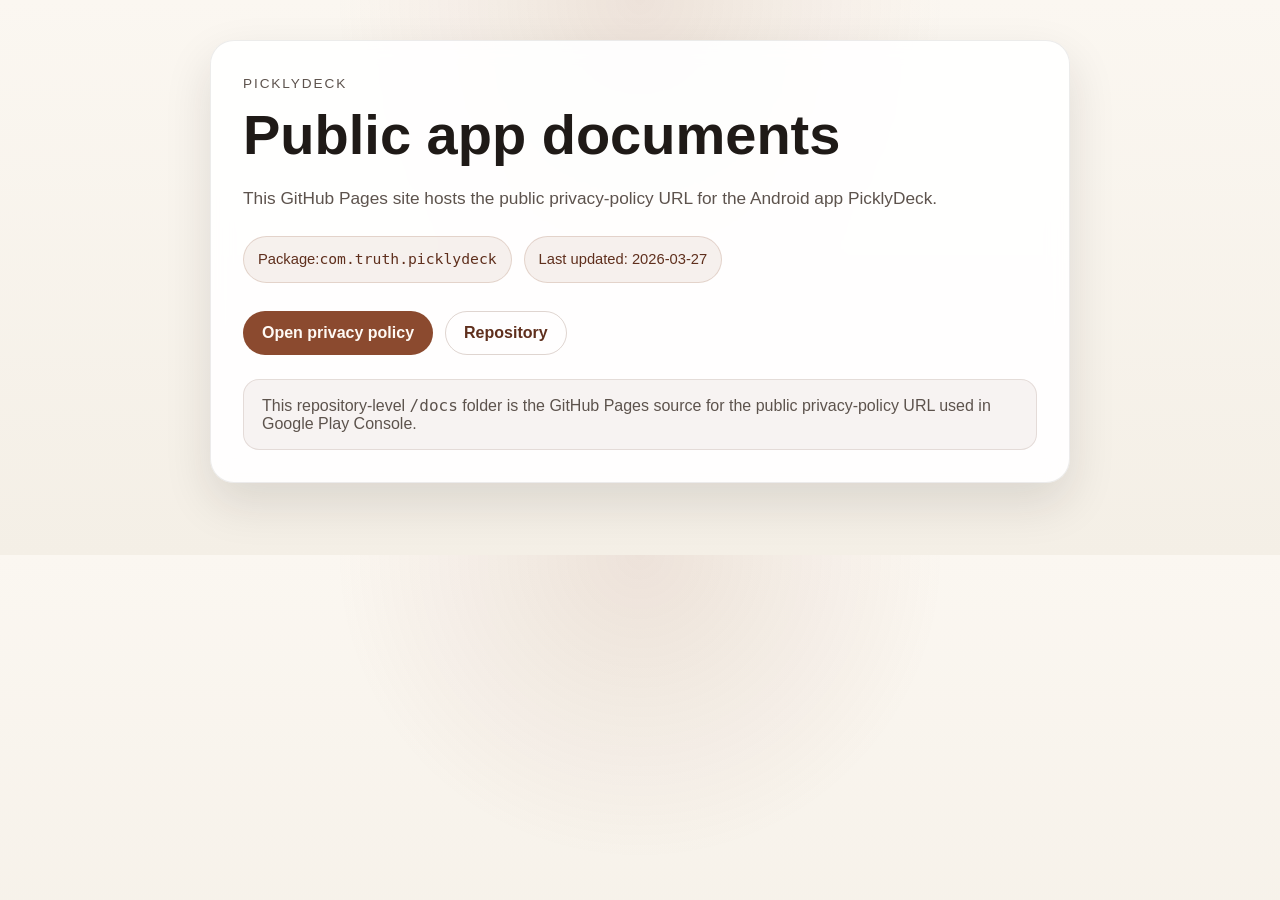
==== docs/index.html @ b3564aee "Prepare PicklyDeck release and publish privacy pages" ====
<!doctype html>
<html lang="en">
  <head>
    <meta charset="utf-8" />
    <meta name="viewport" content="width=device-width, initial-scale=1" />
    <title>PicklyDeck</title>
    <meta
      name="description"
      content="Public app documents for PicklyDeck, including the privacy policy used for Google Play."
    />
    <link rel="stylesheet" href="assets/site.css" />
  </head>
  <body>
    <main class="page">
      <section class="card">
        <p class="eyebrow">PicklyDeck</p>
        <h1>Public app documents</h1>
        <p class="lede">
          This GitHub Pages site hosts the public privacy-policy URL for the Android app
          PicklyDeck.
        </p>
        <ul class="meta">
          <li>Package: <code>com.truth.picklydeck</code></li>
          <li>Last updated: 2026-03-27</li>
        </ul>

        <div class="actions">
          <a class="button primary" href="privacy-policy/">Open privacy policy</a>
          <a
            class="button secondary"
            href="https://github.com/Minki-Cho/Turn-table-Android-application"
          >
            Repository
          </a>
        </div>

        <div class="note">
          This repository-level <code>/docs</code> folder is the GitHub Pages source for the public
          privacy-policy URL used in Google Play Console.
        </div>
      </section>
    </main>
  </body>
</html>
---- docs/assets/site.css ----
:root {
  color-scheme: light;
  --bg: #f4efe6;
  --surface: rgba(255, 255, 255, 0.92);
  --surface-border: rgba(24, 24, 24, 0.08);
  --text: #1f1a17;
  --muted: #5d534d;
  --accent: #8b4a2f;
  --accent-strong: #5f2f1d;
  --shadow: 0 20px 48px rgba(31, 26, 23, 0.12);
}

* {
  box-sizing: border-box;
}

html {
  font-size: 16px;
}

body {
  margin: 0;
  font-family: "Segoe UI", "Noto Sans KR", sans-serif;
  color: var(--text);
  background:
    radial-gradient(circle at top, rgba(139, 74, 47, 0.12), transparent 36%),
    linear-gradient(180deg, #fbf7f1 0%, var(--bg) 100%);
}

a {
  color: var(--accent-strong);
}

.page {
  width: min(860px, calc(100% - 32px));
  margin: 0 auto;
  padding: 40px 0 72px;
}

.card {
  background: var(--surface);
  border: 1px solid var(--surface-border);
  border-radius: 24px;
  padding: 32px;
  box-shadow: var(--shadow);
  backdrop-filter: blur(10px);
}

.eyebrow {
  margin: 0 0 8px;
  font-size: 0.85rem;
  letter-spacing: 0.14em;
  text-transform: uppercase;
  color: var(--muted);
}

h1,
h2 {
  line-height: 1.15;
  margin: 0 0 16px;
}

h1 {
  font-size: clamp(2.2rem, 6vw, 3.5rem);
}

h2 {
  font-size: 1.2rem;
  margin-top: 32px;
}

p,
li {
  line-height: 1.65;
  color: var(--text);
}

ul {
  padding-left: 20px;
}

.lede {
  font-size: 1.08rem;
  color: var(--muted);
  margin: 0 0 24px;
}

.meta {
  display: flex;
  flex-wrap: wrap;
  gap: 12px;
  margin: 24px 0 0;
  padding: 0;
  list-style: none;
}

.meta li,
.pill {
  display: inline-flex;
  align-items: center;
  border-radius: 999px;
  border: 1px solid rgba(139, 74, 47, 0.18);
  background: rgba(139, 74, 47, 0.08);
  color: var(--accent-strong);
  padding: 10px 14px;
  font-size: 0.92rem;
}

.actions {
  display: flex;
  flex-wrap: wrap;
  gap: 12px;
  margin-top: 28px;
}

.button {
  display: inline-flex;
  align-items: center;
  justify-content: center;
  min-height: 44px;
  padding: 0 18px;
  border-radius: 999px;
  border: 1px solid transparent;
  font-weight: 600;
  text-decoration: none;
}

.button.primary {
  background: var(--accent);
  color: #fffaf5;
}

.button.secondary {
  background: transparent;
  border-color: rgba(95, 47, 29, 0.2);
  color: var(--accent-strong);
}

.note {
  margin-top: 24px;
  padding: 16px 18px;
  border-radius: 16px;
  border: 1px solid rgba(95, 47, 29, 0.12);
  background: rgba(95, 47, 29, 0.05);
  color: var(--muted);
}

.footer {
  margin-top: 20px;
  color: var(--muted);
  font-size: 0.92rem;
}

@media (max-width: 640px) {
  .page {
    width: min(100% - 20px, 860px);
    padding-top: 20px;
    padding-bottom: 32px;
  }

  .card {
    padding: 22px 18px;
    border-radius: 18px;
  }
}
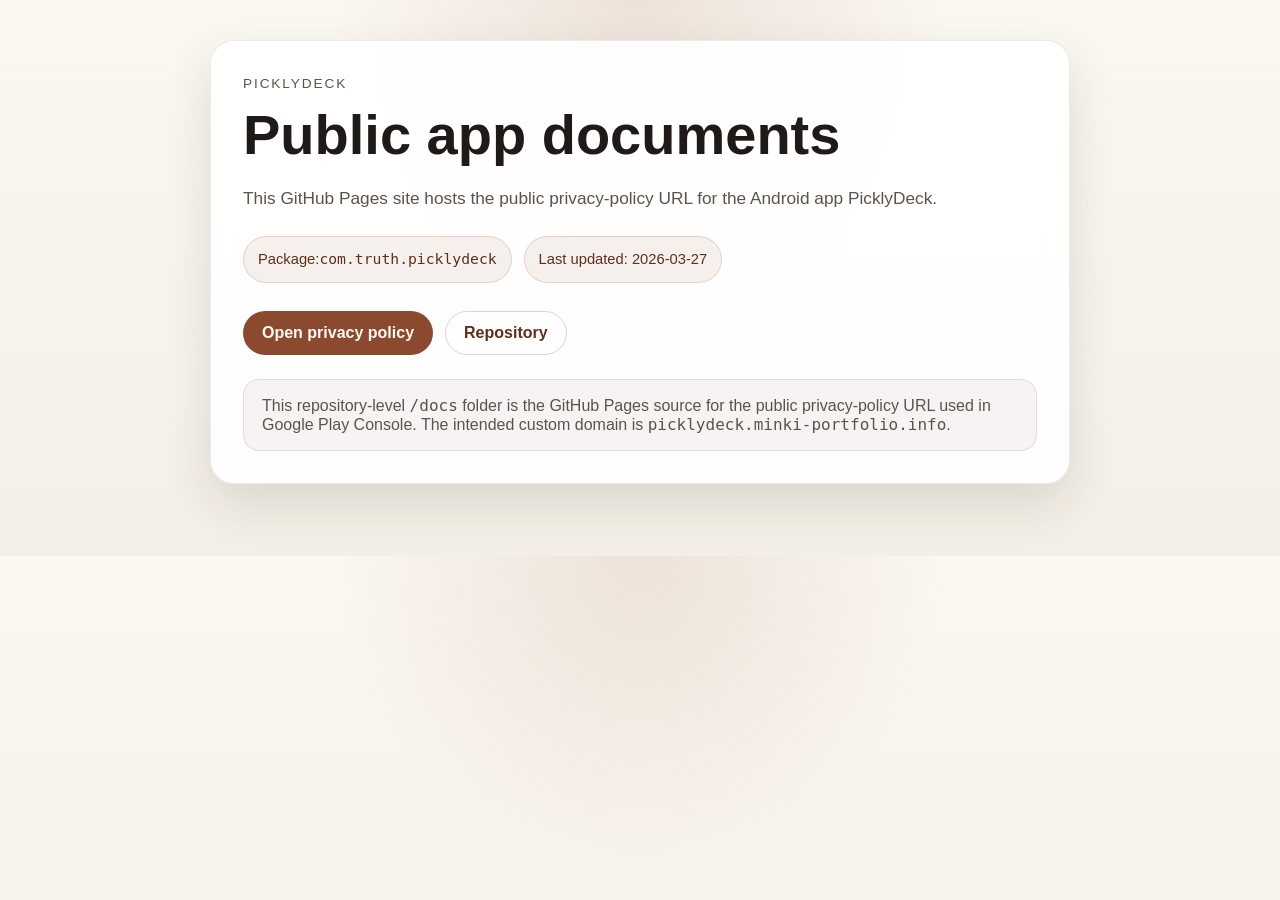
==== commit 189ca17b: "Configure PicklyDeck custom domain" ====
--- a/docs/index.html
+++ b/docs/index.html
@@ -36,7 +36,8 @@
 
         <div class="note">
           This repository-level <code>/docs</code> folder is the GitHub Pages source for the public
-          privacy-policy URL used in Google Play Console.
+          privacy-policy URL used in Google Play Console. The intended custom domain is
+          <code>picklydeck.minki-portfolio.info</code>.
         </div>
       </section>
     </main>
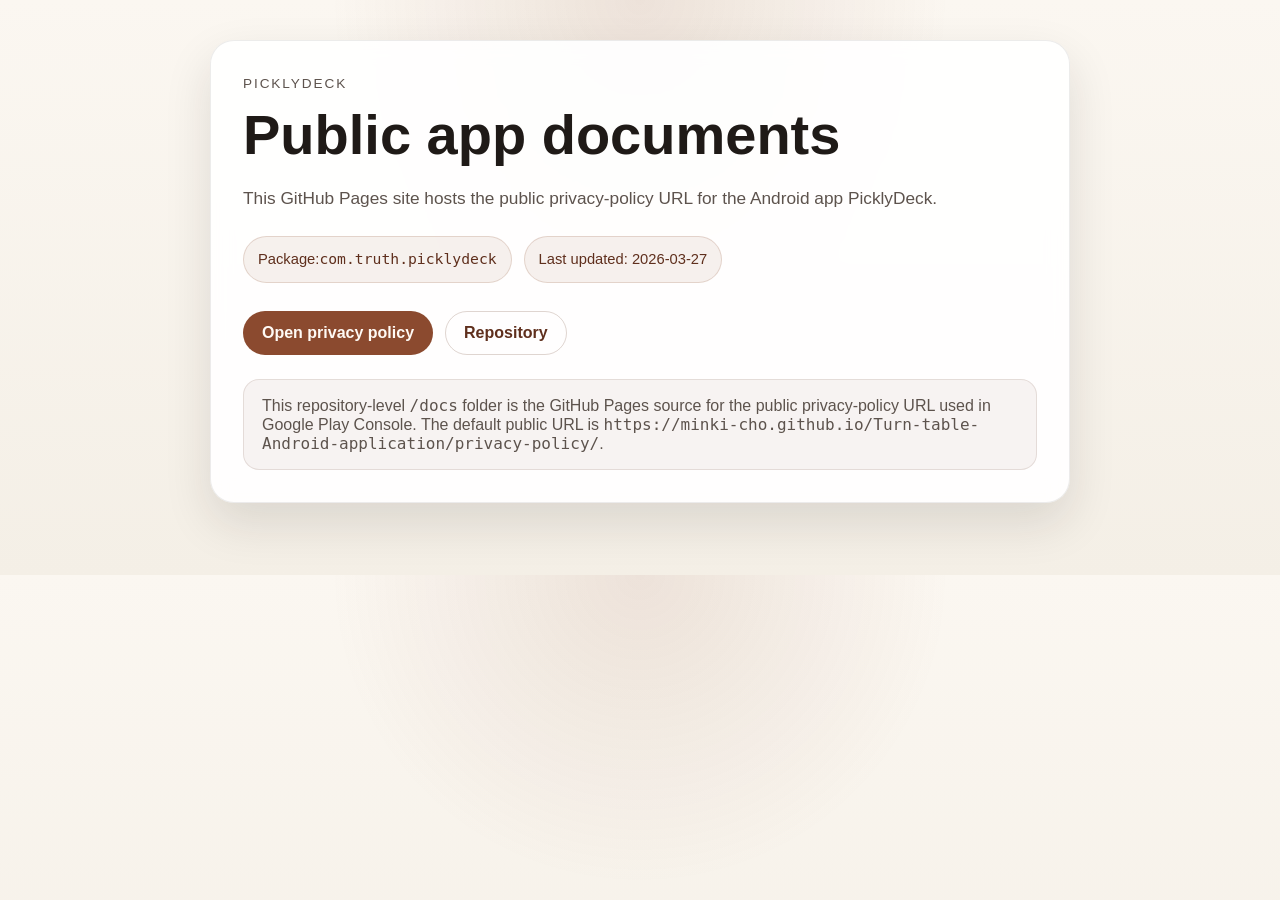
==== commit 05f6569f: "Revert Pages site to default GitHub domain" ====
--- a/docs/index.html
+++ b/docs/index.html
@@ -36,8 +36,8 @@
 
         <div class="note">
           This repository-level <code>/docs</code> folder is the GitHub Pages source for the public
-          privacy-policy URL used in Google Play Console. The intended custom domain is
-          <code>picklydeck.minki-portfolio.info</code>.
+          privacy-policy URL used in Google Play Console. The default public URL is
+          <code>https://minki-cho.github.io/Turn-table-Android-application/privacy-policy/</code>.
         </div>
       </section>
     </main>
